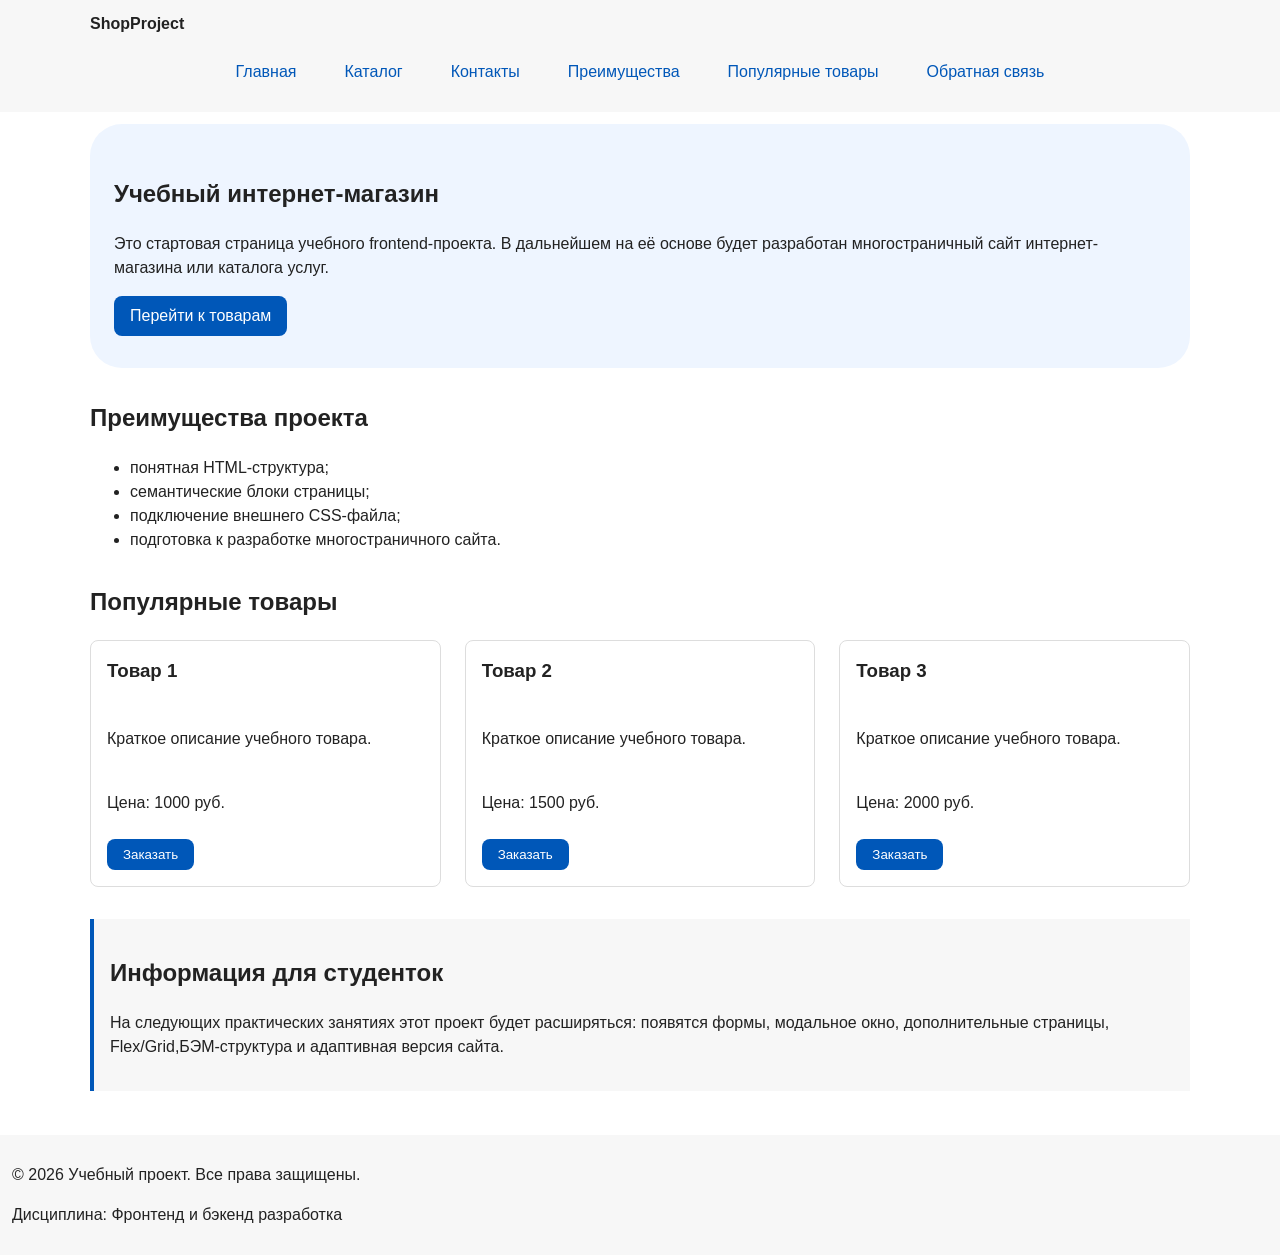
==== index.html @ cd983bcf "practice 6, flex navigation + grid catalog layout" ====
<!doctype html>
<html lang="en">
  <head>
    <meta charset="UTF-8" />
    <meta name="viewport" content="width=device-width, initial-scale=1.0" />
    <title>Document</title>
    <link rel="stylesheet" href="css/style.css" />
    <script src="js/main.js" defer></script>
  </head>
  <body>
    <header>
      <div class="site-header">
        <a class="site-logo" href="index.html">ShopProject</a>

        <nav class="site-nav" aria-label="Основная навигация">
          <ul class="site-nav__list">
            <li><a href="index.html">Главная</a></li>
            <li><a href="catalog.html">Каталог</a></li>
            <li><a href="contacts.html">Контакты</a></li>
            <li><a href="index.html#advantages">Преимущества</a></li>
            <li><a href="index.html#popular">Популярные товары</a></li>
            <li><a href="index.html#contacts">Обратная связь</a></li>
          </ul>
        </nav>
      </div>
    </header>

    <main>
      <section class="hero">
        <h1>Учебный интернет-магазин</h1>
        <p>
          Это стартовая страница учебного frontend-проекта. В дальнейшем на её
          основе будет разработан многостраничный сайт интернет-магазина или
          каталога услуг.
        </p>
        <a class="button" href="#popular">Перейти к товарам</a>
      </section>

      <!--Блок преимуществ-->
      <section class="section" id="advantages">
        <h2>Преимущества проекта</h2>
        <ul class="advantages-list">
          <li>понятная HTML-структура;</li>
          <li>семантические блоки страницы;</li>
          <li>подключение внешнего CSS-файла;</li>
          <li>подготовка к разработке многостраничного сайта.</li>
        </ul>
      </section>

      <!--Блок популярных товаров-->
      <section class="section" id="popular">
        <h2>Популярные товары</h2>

        <div class="products-grid">
          <article class="product-card">
            <h3>Товар 1</h3>
            <p>Краткое описание учебного товара.</p>
            <p>Цена: 1000 руб.</p>
            <button
              class="button product-card__button"
              type="button"
              data-product="Товар 1"
            >
              Заказать
            </button>
          </article>

          <article class="product-card">
            <h3>Товар 2</h3>
            <p>Краткое описание учебного товара.</p>
            <p>Цена: 1500 руб.</p>
            <button
              class="button product-card__button"
              type="button"
              data-product="Товар 2"
            >
              Заказать
            </button>
          </article>

          <article class="product-card">
            <h3>Товар 3</h3>
            <p>Краткое описание учебного товара.</p>
            <p>Цена: 2000 руб.</p>
            <button
              class="button product-card__button"
              type="button"
              data-product="Товар 3"
            >
              Заказать
            </button>
          </article>
        </div>
      </section>

      <!--Блок для вспомогательной информации-->
      <aside class="aside-info">
        <h2>Информация для студенток</h2>
        <p>
          На следующих практических занятиях этот проект будет расширяться:
          появятся формы, модальное окно, дополнительные страницы,
          Flex/Grid,БЭМ-структура и адаптивная версия сайта.
        </p>
      </aside>
    </main>

    <footer id="contacts">
      <p>&copy; 2026 Учебный проект. Все права защищены.</p>
      <p>Дисциплина: Фронтенд и бэкенд разработка</p>
    </footer>

    <!--Модальное окно с формой-->
    <dialog
      class="order-dialog"
      id="order-dialog"
      aria-labelledby="order-dialog-title"
    >
      <h2 id="order-dialog-title">Оформление заявки</h2>

      <form
        class="order-form"
        id="order-form"
        action="#"
        method="post"
        novalidate
      >
        <input id="selected-product" name="selected-product" type="hidden" />

        <div class="form-field">
          <label for="order-name">Имя</label>
          <input
            id="order-name"
            name="name"
            type="text"
            placeholder="Введите ваше имя"
            minlength="2"
            autocomplete="given-name"
            required
          />
        </div>

        <div class="form-field">
          <label for="order-email">E-mail</label>
          <input
            id="order-email"
            name="email"
            type="email"
            placeholder="example@mail.ru"
            autocomplete="email"
            required
          />
        </div>

        <div class="form-field">
          <label for="order-phone">Телефон</label>
          <input
            id="order-phone"
            name="phone"
            type="tel"
            inputmode="tel"
            placeholder="+7 (900) 000-00-00"
            pattern="^\+7 \(\d{3}\) \d{3}-\d{2}-\d{2}$"
            required
          />
          <small>Формат: +7 (900) 000-00-00</small>
        </div>

        <div class="form-field">
          <label for="order-date">Дата связи</label>
          <input id="order-date" name="date" type="date" />
        </div>

        <div class="form-field">
          <label for="order-topic">Тема заявки</label>
          <select id="order-topic" name="topic" required>
            <option value="">Выберите тему</option>
            <option value="product">Заказ товара</option>
            <option value="consultation">Консультация</option>
            <option value="delivery">Доставка</option>
          </select>
        </div>

        <div class="form-field">
          <label for="order-comment">Комментарий</label>
          <textarea
            id="order-comment"
            name="comment"
            rows="4"
            placeholder="Укажите дополнительную информацию"
          ></textarea>
        </div>

        <div class="form-field form-field--checkbox">
          <label>
            <input
              id="order-agreement"
              name="agreement"
              type="checkbox"
              required
            />
            Я согласен на обработку данных
          </label>
        </div>

        <div class="form-actions">
          <button type="button" id="close-order-dialog">Закрыть</button>
          <button type="submit">Отправить заявку</button>
        </div>
      </form>
    </dialog>

    <p class="success-message" id="success-message" hidden>
      Форма успешно отправлена!
    </p>
  </body>
</html>
---- css/style.css ----
/* ===============================
   1. Переменные проекта
   =============================== */

:root {
  /* Основные цвета проекта */
  --color-bg: #ffffff;
  --color-text: #222222;
  --color-muted: #666666;
  --color-primary: #0057b8;
  --color-primary-dark: #003f86;
  --color-border: #dddddd;
  --color-surface: #f7f7f7;
  --color-surface-accent: #eef5ff;
  --color-danger: #b00020;
  --color-success: #168a2f;
  --color-success-bg: #eefaf0;
  --color-white: #ffffff;

  /* Отступы */
  --space-xs: 4px;
  --space-sm: 8px;
  --space-md: 16px;
  --space-lg: 24px;
  --space-xl: 32px;

  /* Скругления */
  --radius-sm: 6px;
  --radius-md: 8px;
  --radius-lg: 12px;

  /* Размеры */
  --container-width: 1100px;
}

/* ===============================
   2. Базовые стили
   =============================== */

/*width включает content, padding, border*/
* {
  box-sizing: border-box;
}

/* Убираем стандартный внешний отступ у body. Без этого вокруг страницы может появиться белая рамка. */
body {
  margin: 0;
  font-family: Arial, sans-serif;
  line-height: 1.5; /*Улучшаем читаемость кода*/
  color: var(--color-text);
  background-color: var(--color-bg);
}

/*Задаём внутренние отступы для основных областей страницы. Это делает содержимое визуально отделённым от краёв окна браузера.*/
header,
main,
footer {
  padding: var(--radius-lg);
}

/*
  Оформляем шапку страницы.
  Пока используется простой светло-серый фон.
*/
header {
  background-color: var(--color-surface);
}

/*
  Оформляем подвал страницы тем же фоном,
  чтобы визуально отделить его от основного содержимого.
*/
footer {
  background-color: var(--color-surface);
}

/* ===============================
   3. Общие элементы интерфейса
   =============================== */

a {
  color: var(--color-primary);
}

a:hover {
  color: var(--color-primary-dark);
}

a:focus-visible {
  outline: 2px solid var(--color-primary);
  outline-offset: 3px;
}

/*
  Ограничиваем ширину содержимого шапки,
  чтобы оно не растягивалось слишком сильно на широких экранах.
*/
.site-header {
  max-width: 1100px;
  margin: 0 auto;
}

/*
  Оформляем текстовый логотип.
*/
.site-logo {
  font-weight: bold;
  text-decoration: none;
  color: #222222;
}

/*
  Убираем стандартные отступы и маркеры списка навигации.
*/
.site-nav__list {
  display: flex;
  flex-wrap: wrap; /*Разрешает перенос пунктов меню*/
  justify-content: center;
  align-items: center;
  gap: var(--space-md);
  padding: 0;
  margin: var(--space-md) 0 0;
  list-style: none; /*Убирает маркеры списка*/
}

/*
  Добавляем расстояние между пунктами меню.
*/
.site-nav__list li {
  margin-bottom: 8px;
}

/*
  Оформляем ссылки меню.
*/
.site-nav__list a {
  display: inline-block; /*Позволяет задавать ссылке внутренние отступы*/
  padding: var(--space-sm) var(--space-md);
  color: var(--color-primary);
  text-decoration: none;
  border-radius: var(--radius-sm);
}

/*
  При наведении мыши подчёркиваем ссылку.
  Подробно состояния интерфейса будут рассмотрены в практической работе 1.7.
*/
.site-nav__list a:hover {
  color: var(--color-white);
  background-color: var(--color-primary);
}

/* ===============================
   4. Компоненты страницы
   =============================== */
/*
  Hero-блок — первый крупный блок страницы. Он визуально отделяется от остальных разделов фоном и отступами.
*/
.hero {
  max-width: var(--container-width);
  margin: 0 auto var(--space-xl);
  padding: var(--space-xl) var(--space-lg);
  background-color: var(--color-surface-accent);
  border-radius: var(--space-xl);
}

/*
  Общий класс для разделов страницы.
*/
.section {
  max-width: var(--container-width);
  margin: 0 auto var(--space-xl);
}

/*
  Убираем лишний верхний отступ у заголовков разделов.
*/
.section h2 {
  margin-top: 0;
}

/*
  Карточка товара — самостоятельный блок.
  На следующих занятиях карточки будут доработаны и выстроены в сетку.
*/
.product-card {
  display: flex;
  flex-direction: column;
  gap: var(--space-sm);
  margin-bottom: 0;
  padding: var(--space-md);
  border: 1px solid var(--color-border);
  border-radius: var(--radius-md);
  background-color: var(--color-bg);
}
.product-card .button {
  margin-top: auto;
  align-self: flex-start; /*Кнопка не растягивается на всю ширину*/
}
.product-card:hover {
  border-color: var(--color-primary);
}
/*
  Убираем лишний верхний отступ у заголовка карточки.
*/
.product-card h3 {
  margin-top: 0;
}

/*
  Пока это обычная ссылка, но визуально она оформляется как кнопка.
*/
.button {
  display: inline-block;
  padding: var(--space-sm) var(--space-md);
  color: var(--color-white);
  background-color: var(--color-primary);
  text-decoration: none;
  border: none;
  cursor: pointer;
  border-radius: var(--space-sm);
}

/*
  Простое состояние наведения для кнопки.
*/
.button:hover {
  background-color: var(--color-primary-dark);
}
.button:focus-visible {
  outline: 2px solid var(--color-primary);
  outline-offset: 3px;
}

.button:disabled {
  opacity: 0.6;
  cursor: not-allowed;
}

/*
  Дополнительный информационный блок.
*/
.aside-info {
  max-width: var(--container-width);
  margin: 0 auto var(--space-xl);
  padding: var(--space-md);
  border-left: 4px solid var(--color-primary);
  background-color: var(--color-surface);
}

/* ===============================
   5. Форма и модальное окно
   =============================== */
/*
  Модальное окно.
  Элемент dialog сам умеет открываться поверх страницы.
*/
.order-dialog {
  width: min(100% - 32px, 560px);
  padding: var(--space-lg);
  border: none;
  border-radius: var(--radius-lg);
}

/*
  Затемнение фона за модальным окном.
*/
.order-dialog::backdrop {
  background-color: rgba(0, 0, 0, 0.5);
}

/*
  Поле формы.
  Каждый блок получает нижний отступ.
*/
.form-field {
  margin-bottom: var(--space-md);
}

/*
  Подпись поля.
*/
.form-field label {
  display: block;
  margin-bottom: var(--space-xs);
}

/*
  Основные поля формы.
*/
.form-field input,
.form-field select,
.form-field textarea {
  width: 100%;
  padding: 10px 12px;
  border: 1px solid var(--color-border);
  border-radius: var(--radius-sm);
  font: inherit;
}

/*
  Checkbox не должен занимать всю ширину.
*/
.form-field input[type="checkbox"] {
  width: auto;
}

/*
  Подсказка под полем телефона.
*/
.form-field small {
  display: block;
  margin-top: var(--space-xs);
  color: var(--color-muted);
}

/*
  Видимый фокус для клавиатурной навигации.
*/
.form-field input:hover,
.form-field select:hover,
.form-field textarea:hover {
  border-color: var(--color-primary);
}

.form-field input:focus-visible,
.form-field select:focus-visible,
.form-field textarea:focus-visible,
.form-actions button:focus-visible {
  outline: 2px solid var(--color-primary);
  outline-offset: 3px;
}

/*
  Подсветка ошибочных полей.
  Атрибут aria-invalid будет добавляться через JavaScript.
*/
[aria-invalid="true"] {
  border-color: var(--color-danger);
}

/*
  Кнопки формы.
*/
.form-actions {
  display: flex;
  gap: 12px;
  margin-top: 20px;
}

/*
  Сообщение об успешной отправке.
*/
.success-message {
  max-width: var(--container-width);
  margin: var(--space-lg) auto;
  padding: var(--space-md);
  border-left: 4px solid var(--color-success);
  background-color: var(--color-success-bg);
}

/*Дополнительная навигация*/
.breadcrumbs {
  max-width: var(--container-width);
  margin: 0 auto var(--space-md);
  font-size: 14px;
  color: var(--color-muted);
}

.breadcrumbs a {
  color: var(--color-primary);
}

.breadcrumbs span::before {
  content: " / ";
  color: var(--color-muted);
}

/*Плавная прокрутка к якорям*/
html {
  scroll-behavior: smooth;
}

/*Подсветка цели якоря (элемента, к которому переходим по прокрутке)*/
:target {
  outline: 2px dashed var(--color-primary);
  outline-offset: 4px;
}

/*Карточки товаров будут в Grid-контейнере*/
.products-grid {
  display: grid;
  grid-template-columns: repeat(3, 1fr);
  gap: var(--space-lg);
}

/*Страница каталога через CSS Grid*/
.catalog-layout {
  max-width: var(--container-width);
  margin: 0 auto var(--space-xl);
  display: grid;
  grid-template-columns: 260px 1fr;
  grid-template-areas: "filters products";
  gap: var(--space-lg);
}

.catalog-filters {
  grid-area: filters;
  padding: var(--space-md);
  border: 1px solid var(--color-border);
  border-radius: var(--radius-md);
  background-color: var(--color-surface);
}

.catalog-products {
  grid-area: products;
}

/*Оформление формы фильтров*/
.filters-form {
  display: grid;
  gap: var(--space-md);
}

/*Визуально отделяем группы фильтров*/
.filters-form fieldset {
  margin: 0;
  padding: var(--space-md);
  border: 1px solid var(--color-border);
  border-radius: var(--radius-sm);
}

.filters-form legend {
  font-weight: 700;
}

.filters-form label {
  display: block;
  margin-bottom: var(--space-sm);
}

.filters-form input[type="number"] {
  width: 100%;
  padding: 8px 10px;
  border: 1px solid var(--color-border);
  border-radius: var(--radius-sm);
  font: inherit;
}
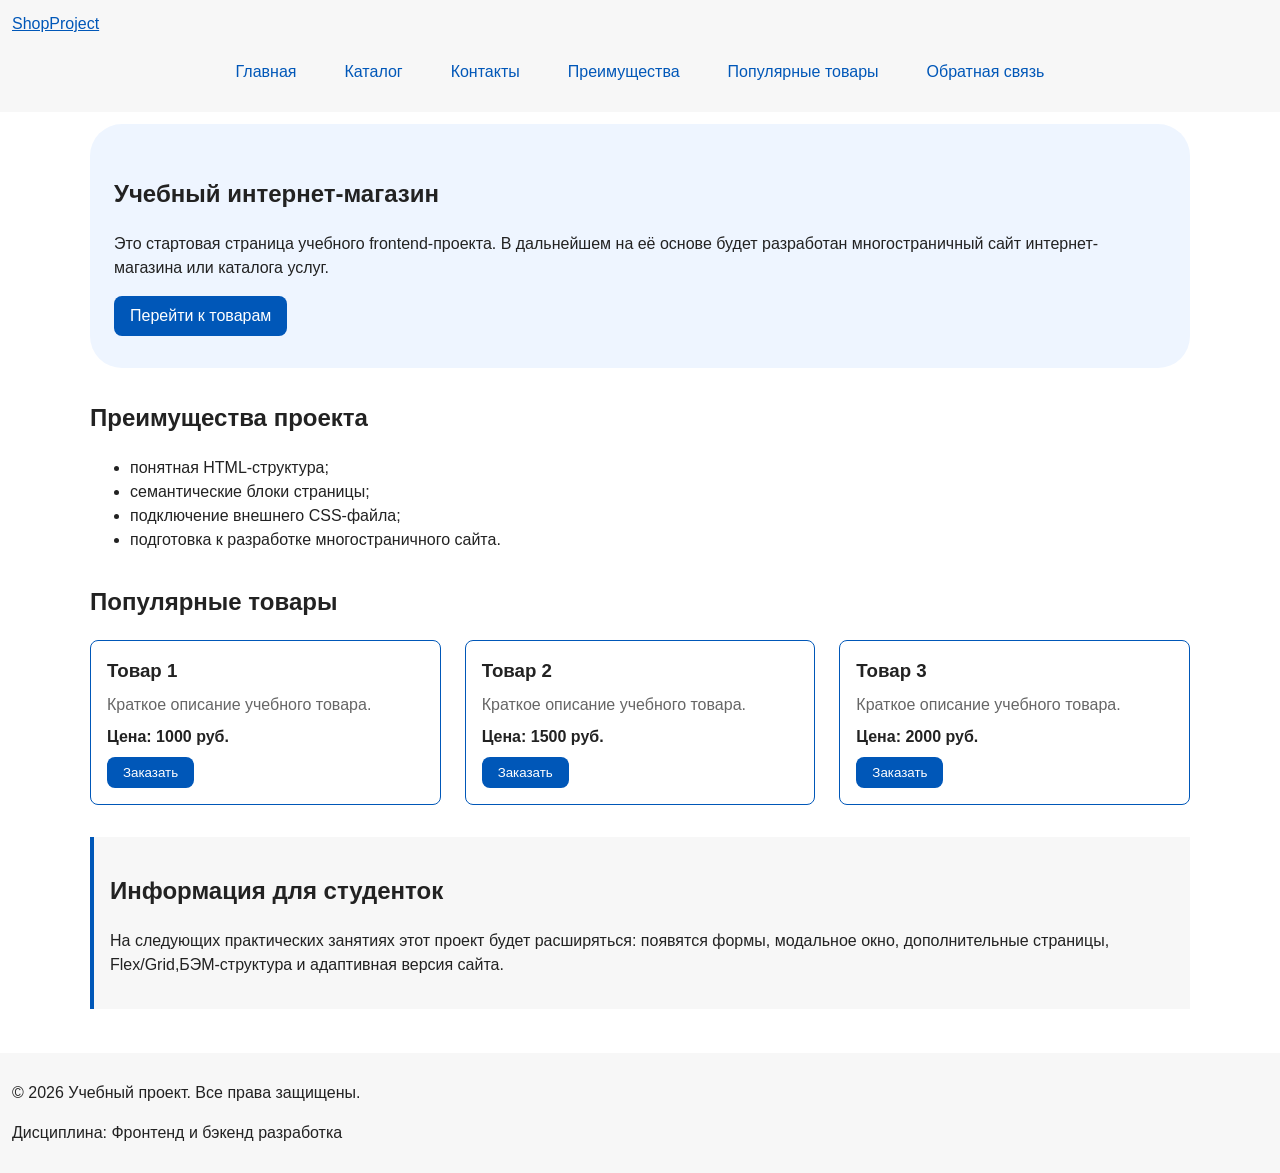
==== commit 8845a2f2: "practice 7, bem changes" ====
--- a/index.html
+++ b/index.html
@@ -8,6 +8,7 @@
     <script src="js/main.js" defer></script>
   </head>
   <body>
+    <!--Структура шапки: site-header — блок шапки;site-header__inner — внутренний контейнер шапки;site-header__logo — элемент логотипа;site-nav — самостоятельный блок навигации;site-nav__list — список внутри навигации;site-nav__item — пункт навигации;site-nav__link — ссылка навигации;site-nav__link--active — модификатор активной ссылки.-->
     <header>
       <div class="site-header">
         <a class="site-logo" href="index.html">ShopProject</a>
@@ -52,10 +53,12 @@
         <h2>Популярные товары</h2>
 
         <div class="products-grid">
-          <article class="product-card">
-            <h3>Товар 1</h3>
-            <p>Краткое описание учебного товара.</p>
-            <p>Цена: 1000 руб.</p>
+          <article class="product-card product-card--featured">
+            <h3 class="product-card__title">Товар 1</h3>
+            <p class="product-card__description">
+              Краткое описание учебного товара.
+            </p>
+            <p class="product-card__price">Цена: 1000 руб.</p>
             <button
               class="button product-card__button"
               type="button"
@@ -65,27 +68,31 @@
             </button>
           </article>
 
-          <article class="product-card">
-            <h3>Товар 2</h3>
-            <p>Краткое описание учебного товара.</p>
-            <p>Цена: 1500 руб.</p>
+          <article class="product-card product-card--featured">
+            <h3 class="product-card__title">Товар 2</h3>
+            <p class="product-card__description">
+              Краткое описание учебного товара.
+            </p>
+            <p class="product-card__price">Цена: 1500 руб.</p>
             <button
               class="button product-card__button"
               type="button"
-              data-product="Товар 2"
+              data-product="Товар 1"
             >
               Заказать
             </button>
           </article>
 
-          <article class="product-card">
-            <h3>Товар 3</h3>
-            <p>Краткое описание учебного товара.</p>
-            <p>Цена: 2000 руб.</p>
+          <article class="product-card product-card--featured">
+            <h3 class="product-card__title">Товар 3</h3>
+            <p class="product-card__description">
+              Краткое описание учебного товара.
+            </p>
+            <p class="product-card__price">Цена: 2000 руб.</p>
             <button
               class="button product-card__button"
               type="button"
-              data-product="Товар 3"
+              data-product="Товар 1"
             >
               Заказать
             </button>
@@ -124,87 +131,39 @@
         method="post"
         novalidate
       >
-        <input id="selected-product" name="selected-product" type="hidden" />
-
-        <div class="form-field">
-          <label for="order-name">Имя</label>
+        <div class="order-form__field">
+          <label class="order-form__label" for="order-name">Имя</label>
           <input
+            class="order-form__input"
             id="order-name"
             name="name"
             type="text"
-            placeholder="Введите ваше имя"
-            minlength="2"
-            autocomplete="given-name"
             required
           />
         </div>
 
-        <div class="form-field">
-          <label for="order-email">E-mail</label>
+        <div class="order-form__field">
+          <label class="order-form__label" for="order-email">E-mail</label>
           <input
+            class="order-form__input"
             id="order-email"
             name="email"
             type="email"
-            placeholder="example@mail.ru"
-            autocomplete="email"
             required
           />
         </div>
 
-        <div class="form-field">
-          <label for="order-phone">Телефон</label>
-          <input
-            id="order-phone"
-            name="phone"
-            type="tel"
-            inputmode="tel"
-            placeholder="+7 (900) 000-00-00"
-            pattern="^\+7 \(\d{3}\) \d{3}-\d{2}-\d{2}$"
-            required
-          />
-          <small>Формат: +7 (900) 000-00-00</small>
-        </div>
-
-        <div class="form-field">
-          <label for="order-date">Дата связи</label>
-          <input id="order-date" name="date" type="date" />
-        </div>
-
-        <div class="form-field">
-          <label for="order-topic">Тема заявки</label>
-          <select id="order-topic" name="topic" required>
-            <option value="">Выберите тему</option>
-            <option value="product">Заказ товара</option>
-            <option value="consultation">Консультация</option>
-            <option value="delivery">Доставка</option>
-          </select>
-        </div>
-
-        <div class="form-field">
-          <label for="order-comment">Комментарий</label>
-          <textarea
-            id="order-comment"
-            name="comment"
-            rows="4"
-            placeholder="Укажите дополнительную информацию"
-          ></textarea>
-        </div>
-
-        <div class="form-field form-field--checkbox">
-          <label>
-            <input
-              id="order-agreement"
-              name="agreement"
-              type="checkbox"
-              required
-            />
-            Я согласен на обработку данных
-          </label>
-        </div>
-
-        <div class="form-actions">
-          <button type="button" id="close-order-dialog">Закрыть</button>
-          <button type="submit">Отправить заявку</button>
+        <div class="order-form__actions">
+          <button
+            class="button button--secondary"
+            type="button"
+            id="close-order-dialog"
+          >
+            Закрыть
+          </button>
+          <button class="button button--primary" type="submit">
+            Отправить заявку
+          </button>
         </div>
       </form>
     </dialog>
--- a/css/style.css
+++ b/css/style.css
@@ -96,19 +96,20 @@
   чтобы оно не растягивалось слишком сильно на широких экранах.
 */
 .site-header {
-  max-width: 1100px;
+  background-color: var(--color-surface);
+}
+
+.site-header__inner {
+  max-width: var(--container-width);
   margin: 0 auto;
-}
-
-/*
-  Оформляем текстовый логотип.
-*/
-.site-logo {
-  font-weight: bold;
+  padding: var(--space-lg);
+}
+
+.site-header__logo {
+  font-weight: 700;
+  color: var(--color-text);
   text-decoration: none;
-  color: #222222;
-}
-
+}
 /*
   Убираем стандартные отступы и маркеры списка навигации.
 */
@@ -143,9 +144,26 @@
 
 /*
   При наведении мыши подчёркиваем ссылку.
-  Подробно состояния интерфейса будут рассмотрены в практической работе 1.7.
-*/
-.site-nav__list a:hover {
+*/
+.site-nav__link {
+  display: inline-block;
+  padding: var(--space-sm) var(--space-md);
+  color: var(--color-primary);
+  text-decoration: none;
+  border-radius: var(--radius-sm);
+}
+
+.site-nav__link:hover {
+  color: var(--color-white);
+  background-color: var(--color-primary);
+}
+
+.site-nav__link:focus-visible {
+  outline: 2px solid var(--color-primary);
+  outline-offset: 3px;
+}
+
+.site-nav__link--active {
   color: var(--color-white);
   background-color: var(--color-primary);
 }
@@ -193,20 +211,40 @@
   border-radius: var(--radius-md);
   background-color: var(--color-bg);
 }
-.product-card .button {
+.product-card__button {
   margin-top: auto;
   align-self: flex-start; /*Кнопка не растягивается на всю ширину*/
 }
 .product-card:hover {
   border-color: var(--color-primary);
 }
-/*
-  Убираем лишний верхний отступ у заголовка карточки.
-*/
-.product-card h3 {
-  margin-top: 0;
-}
-
+
+.product-card--featured {
+  border-color: var(--color-primary);
+}
+
+.product-card--discount {
+  border-color: var(--color-danger);
+}
+
+.product-card__title {
+  margin: 0;
+  color: var(--color-text);
+}
+
+.product-card__description {
+  margin: 0;
+  color: var(--color-muted);
+}
+
+.product-card__price {
+  margin: 0;
+  font-weight: 700;
+}
+
+.product-card--discount .product-card__price {
+  color: var(--color-danger);
+}
 /*
   Пока это обычная ссылка, но визуально она оформляется как кнопка.
 */
@@ -221,18 +259,33 @@
   border-radius: var(--space-sm);
 }
 
-/*
-  Простое состояние наведения для кнопки.
-*/
-.button:hover {
+.button--primary {
+  color: var(--color-white);
+  background-color: var(--color-primary);
+}
+
+.button--primary:hover {
   background-color: var(--color-primary-dark);
 }
+
+.button--secondary {
+  color: var(--color-primary);
+  background-color: transparent;
+  border: 1px solid var(--color-primary);
+}
+
+.button--secondary:hover {
+  color: var(--color-white);
+  background-color: var(--color-primary);
+}
+
 .button:focus-visible {
   outline: 2px solid var(--color-primary);
   outline-offset: 3px;
 }
 
-.button:disabled {
+.button:disabled,
+.button--disabled {
   opacity: 0.6;
   cursor: not-allowed;
 }
@@ -367,11 +420,11 @@
   color: var(--color-muted);
 }
 
-.breadcrumbs a {
+.breadcrumbs__link {
   color: var(--color-primary);
 }
 
-.breadcrumbs span::before {
+.breadcrumbs__current::before {
   content: " / ";
   color: var(--color-muted);
 }
@@ -446,3 +499,58 @@
   border-radius: var(--radius-sm);
   font: inherit;
 }
+
+/*Новые классы формы БЭМ*/
+.order-form__field {
+  margin-bottom: var(--space-md);
+}
+
+.order-form__label {
+  display: block;
+  margin-bottom: var(--space-xs);
+}
+
+.order-form__input,
+.order-form__select,
+.order-form__textarea {
+  width: 100%;
+  padding: 10px 12px;
+  border: 1px solid var(--color-border);
+  border-radius: var(--radius-sm);
+  font: inherit;
+}
+
+.order-form__input:hover,
+.order-form__select:hover,
+.order-form__textarea:hover {
+  border-color: var(--color-primary);
+}
+
+.order-form__input:focus-visible,
+.order-form__select:focus-visible,
+.order-form__textarea:focus-visible {
+  outline: 2px solid var(--color-primary);
+  outline-offset: 3px;
+}
+
+.order-form__actions {
+  display: flex;
+  gap: var(--space-md);
+  margin-top: var(--space-lg);
+}
+
+/*Модальное окно*/
+.order-dialog {
+  width: min(100% - 32px, 560px);
+  padding: var(--space-lg);
+  border: none;
+  border-radius: var(--radius-lg);
+}
+
+.order-dialog::backdrop {
+  background-color: rgba(0, 0, 0, 0.5);
+}
+
+.order-dialog__title {
+  margin-top: 0;
+}
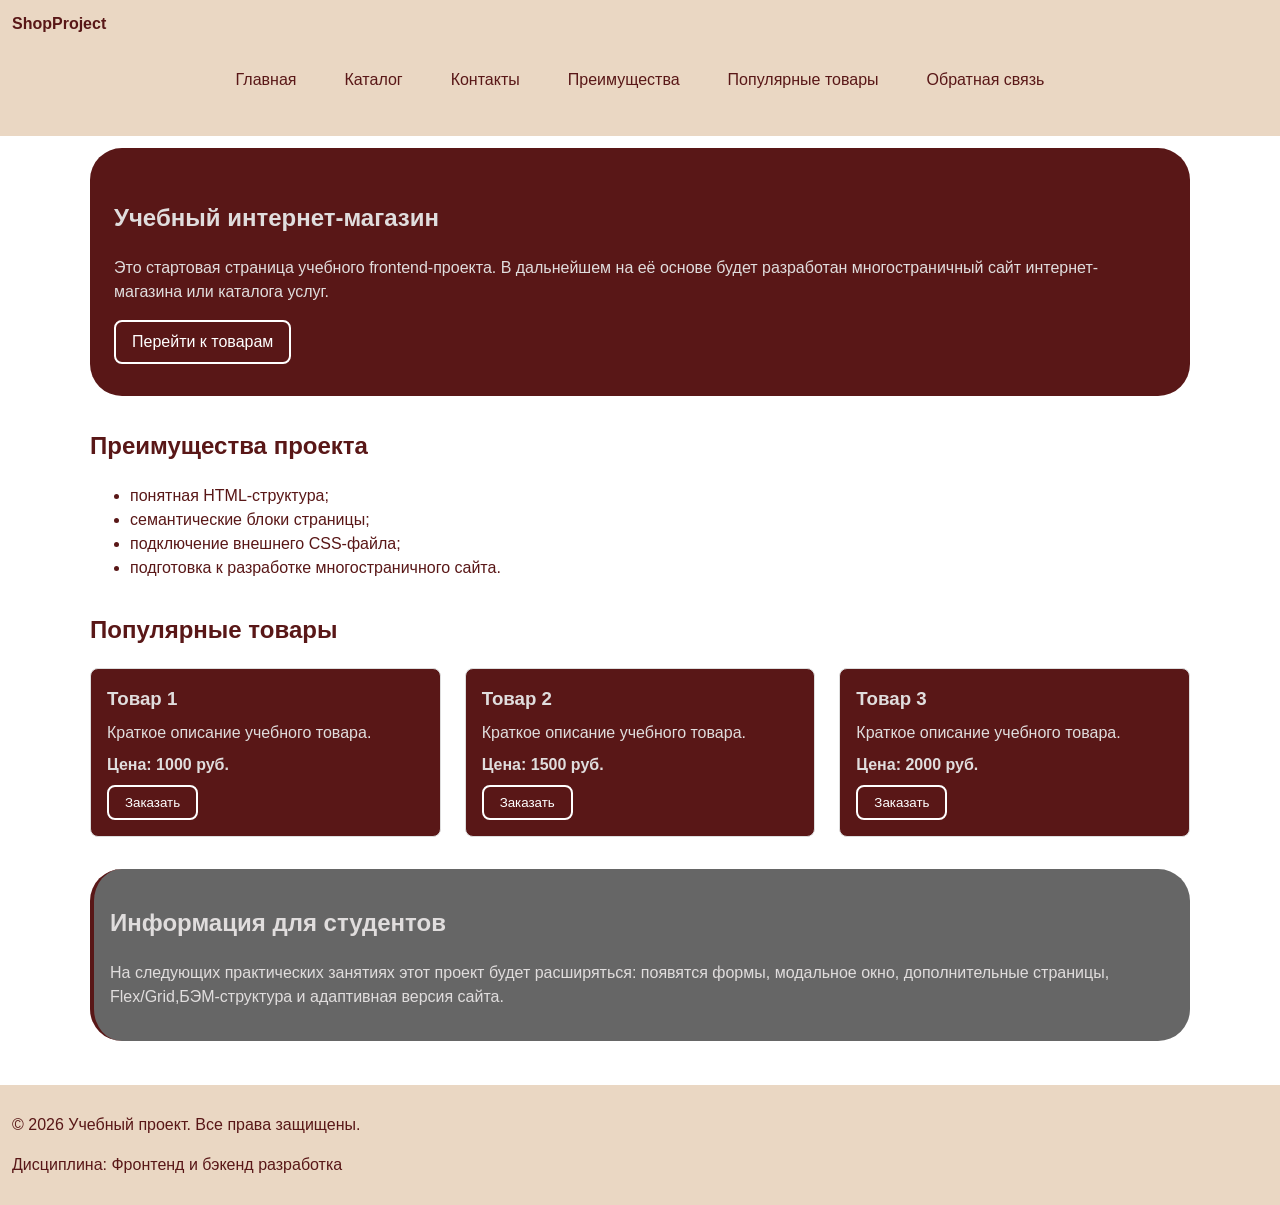
==== commit e0ace572: "upd1: creat new css files" ====
--- a/index.html
+++ b/index.html
@@ -4,16 +4,16 @@
     <meta charset="UTF-8" />
     <meta name="viewport" content="width=device-width, initial-scale=1.0" />
     <title>Document</title>
-    <link rel="stylesheet" href="css/style.css" />
+    <link rel="stylesheet" href="css/index.css" />
     <script src="js/main.js" defer></script>
   </head>
   <body>
     <!--Структура шапки: site-header — блок шапки;site-header__inner — внутренний контейнер шапки;site-header__logo — элемент логотипа;site-nav — самостоятельный блок навигации;site-nav__list — список внутри навигации;site-nav__item — пункт навигации;site-nav__link — ссылка навигации;site-nav__link--active — модификатор активной ссылки.-->
     <header>
       <div class="site-header">
-        <a class="site-logo" href="index.html">ShopProject</a>
+        <a class="site-header__logo" href="index.html">ShopProject</a>
 
-        <nav class="site-nav" aria-label="Основная навигация">
+        <nav class="site-nav">
           <ul class="site-nav__list">
             <li><a href="index.html">Главная</a></li>
             <li><a href="catalog.html">Каталог</a></li>
@@ -53,7 +53,7 @@
         <h2>Популярные товары</h2>
 
         <div class="products-grid">
-          <article class="product-card product-card--featured">
+          <article class="product-card">
             <h3 class="product-card__title">Товар 1</h3>
             <p class="product-card__description">
               Краткое описание учебного товара.
@@ -68,7 +68,7 @@
             </button>
           </article>
 
-          <article class="product-card product-card--featured">
+          <article class="product-card">
             <h3 class="product-card__title">Товар 2</h3>
             <p class="product-card__description">
               Краткое описание учебного товара.
@@ -83,7 +83,7 @@
             </button>
           </article>
 
-          <article class="product-card product-card--featured">
+          <article class="product-card">
             <h3 class="product-card__title">Товар 3</h3>
             <p class="product-card__description">
               Краткое описание учебного товара.
@@ -102,7 +102,7 @@
 
       <!--Блок для вспомогательной информации-->
       <aside class="aside-info">
-        <h2>Информация для студенток</h2>
+        <h2>Информация для студентов</h2>
         <p>
           На следующих практических занятиях этот проект будет расширяться:
           появятся формы, модальное окно, дополнительные страницы,
--- a/css/index.css
+++ b/css/index.css
@@ -0,0 +1,314 @@
+/* ===============================
+   1. Переменные проекта
+   =============================== */
+
+:root {
+  --color-bg: #ffffff;
+  --color-text: #e0dddd;
+  --color-muted: #666666;
+  --color-primary: #591717;
+  --color-primary-dark: #003f86;
+  --color-border: #dddddd;
+  --color-surface: #ead7c3;
+  --color-surface-accent: #591717;
+  --color-danger: #b00020;
+  --color-success: #168a2f;
+  --color-success-bg: #eefaf0;
+  --color-white: #ffffff;
+
+  --space-xs: 4px;
+  --space-sm: 8px;
+  --space-md: 16px;
+  --space-lg: 24px;
+  --space-xl: 32px;
+
+  --radius-sm: 6px;
+  --radius-md: 8px;
+  --radius-lg: 12px;
+
+  --container-width: 1100px;
+}
+
+/* ===============================
+   2. Базовые стили
+   =============================== */
+
+* {
+  box-sizing: border-box;
+}
+
+body {
+  margin: 0;
+  min-height: 100vh;
+  display: flex;
+  flex-direction: column;
+  font-family: Arial, sans-serif;
+  line-height: 1.5;
+  color: var(--color-text);
+  background-color: var(--color-bg);
+}
+
+main {
+  flex: 1;
+}
+
+header,
+main,
+footer {
+  padding: var(--radius-lg);
+}
+
+header,
+footer {
+  background-color: var(--color-surface);
+}
+
+#contacts {
+  color: var(--color-primary);
+}
+
+/* ===============================
+   3. Общие элементы интерфейса
+   =============================== */
+
+a {
+  color: var(--color-primary);
+}
+
+a:hover {
+  color: var(--color-white);
+}
+
+.site-header {
+  background-color: var(--color-surface);
+}
+
+.site-header__logo {
+  font-weight: 700;
+  color: var(--color-primary);
+  text-decoration: none;
+}
+
+.site-nav__list {
+  display: flex;
+  flex-wrap: wrap;
+  justify-content: center;
+  align-items: center;
+  gap: var(--space-md);
+  padding: var(--space-sm) var(--space-md);
+  margin-bottom: 8px;
+  list-style: none;
+}
+
+.site-nav__list a {
+  display: inline-block;
+  margin-bottom: 8px;
+  padding: var(--space-sm) var(--space-md);
+  text-decoration: none;
+}
+
+.site-nav__list a:hover {
+  background-color: var(--color-primary);
+  color: var(--color-surface);
+  border-radius: var(--radius-sm);
+}
+
+.section {
+  max-width: var(--container-width);
+  margin: 0 auto var(--space-xl);
+}
+
+.section h2 {
+  margin-top: 0;
+  color: var(--color-primary);
+}
+
+.advantages-list {
+  color: var(--color-primary);
+}
+
+/* ===============================
+   4. Кнопки
+   =============================== */
+
+.button {
+  display: inline-block;
+  padding: var(--space-sm) var(--space-md);
+  color: var(--color-white);
+  background-color: var(--color-primary);
+  text-decoration: none;
+  cursor: pointer;
+  border-radius: var(--space-sm);
+  border: #ffffff solid 2px;
+}
+
+.button:hover {
+  color: var(--color-primary);
+  background-color: var(--color-white);
+}
+
+.button--primary {
+  color: var(--color-white);
+  background-color: var(--color-primary);
+}
+
+.button--primary:hover {
+  background-color: var(--color-primary-dark);
+}
+
+.button--secondary {
+  color: var(--color-primary);
+  background-color: transparent;
+  border: 1px solid var(--color-primary);
+}
+
+.button--secondary:hover {
+  color: var(--color-white);
+  background-color: var(--color-primary);
+}
+
+.button:focus-visible {
+  outline: 2px solid var(--color-primary);
+  outline-offset: 3px;
+}
+
+.button:disabled,
+.button--disabled {
+  opacity: 0.6;
+  cursor: not-allowed;
+}
+
+/* ===============================
+   5. Карточки товаров (для главной)
+   =============================== */
+
+.products-grid {
+  display: grid;
+  grid-template-columns: repeat(3, 1fr);
+  gap: var(--space-lg);
+}
+
+.product-card {
+  display: flex;
+  flex-direction: column;
+  gap: var(--space-sm);
+  padding: var(--space-md);
+  border: 1px solid var(--color-border);
+  border-radius: var(--radius-md);
+  background-color: var(--color-primary);
+}
+
+.product-card__button {
+  margin-top: auto;
+  align-self: flex-start;
+}
+
+.product-card__title,
+.product-card__description {
+  margin: 0;
+  color: var(--color-text);
+}
+
+.product-card__price {
+  margin: 0;
+  font-weight: 700;
+}
+
+/* ===============================
+   6. Hero и aside (уникально для главной)
+   =============================== */
+
+.hero {
+  max-width: var(--container-width);
+  margin: 0 auto var(--space-xl);
+  padding: var(--space-xl) var(--space-lg);
+  background-color: var(--color-surface-accent);
+  border-radius: var(--space-xl);
+}
+
+.aside-info {
+  max-width: var(--container-width);
+  margin: 0 auto var(--space-xl);
+  padding: var(--space-md);
+  border-left: 4px solid var(--color-primary);
+  background-color: var(--color-muted);
+  border-radius: var(--space-xl);
+}
+
+/* ===============================
+   7. Модальное окно и форма
+   =============================== */
+
+.order-dialog {
+  width: min(100% - 32px, 560px);
+  padding: var(--space-lg);
+  border: none;
+  border-radius: var(--radius-lg);
+}
+
+.order-dialog::backdrop {
+  background-color: rgba(0, 0, 0, 0.5);
+}
+
+.order-form__field {
+  margin-bottom: var(--space-md);
+}
+
+.order-form__label {
+  display: block;
+  margin-bottom: var(--space-xs);
+}
+
+.order-form__input,
+.order-form__select,
+.order-form__textarea {
+  width: 100%;
+  padding: 10px 12px;
+  border: 1px solid var(--color-border);
+  border-radius: var(--radius-sm);
+  font: inherit;
+}
+
+.order-form__input:hover,
+.order-form__select:hover,
+.order-form__textarea:hover {
+  border-color: var(--color-primary);
+}
+
+.order-form__input:focus-visible,
+.order-form__select:focus-visible,
+.order-form__textarea:focus-visible {
+  outline: 2px solid var(--color-primary);
+  outline-offset: 3px;
+}
+
+.order-form__actions {
+  display: flex;
+  gap: var(--space-md);
+  margin-top: var(--space-lg);
+}
+
+[aria-invalid="true"] {
+  border-color: var(--color-danger);
+}
+
+.success-message {
+  max-width: var(--container-width);
+  margin: var(--space-lg) auto;
+  padding: var(--space-md);
+  border-left: 4px solid var(--color-success);
+  background-color: var(--color-success-bg);
+}
+
+/* ===============================
+   8. Утилиты
+   =============================== */
+
+html {
+  scroll-behavior: smooth;
+}
+
+:target {
+  outline: 2px dashed var(--color-primary);
+  outline-offset: 4px;
+}
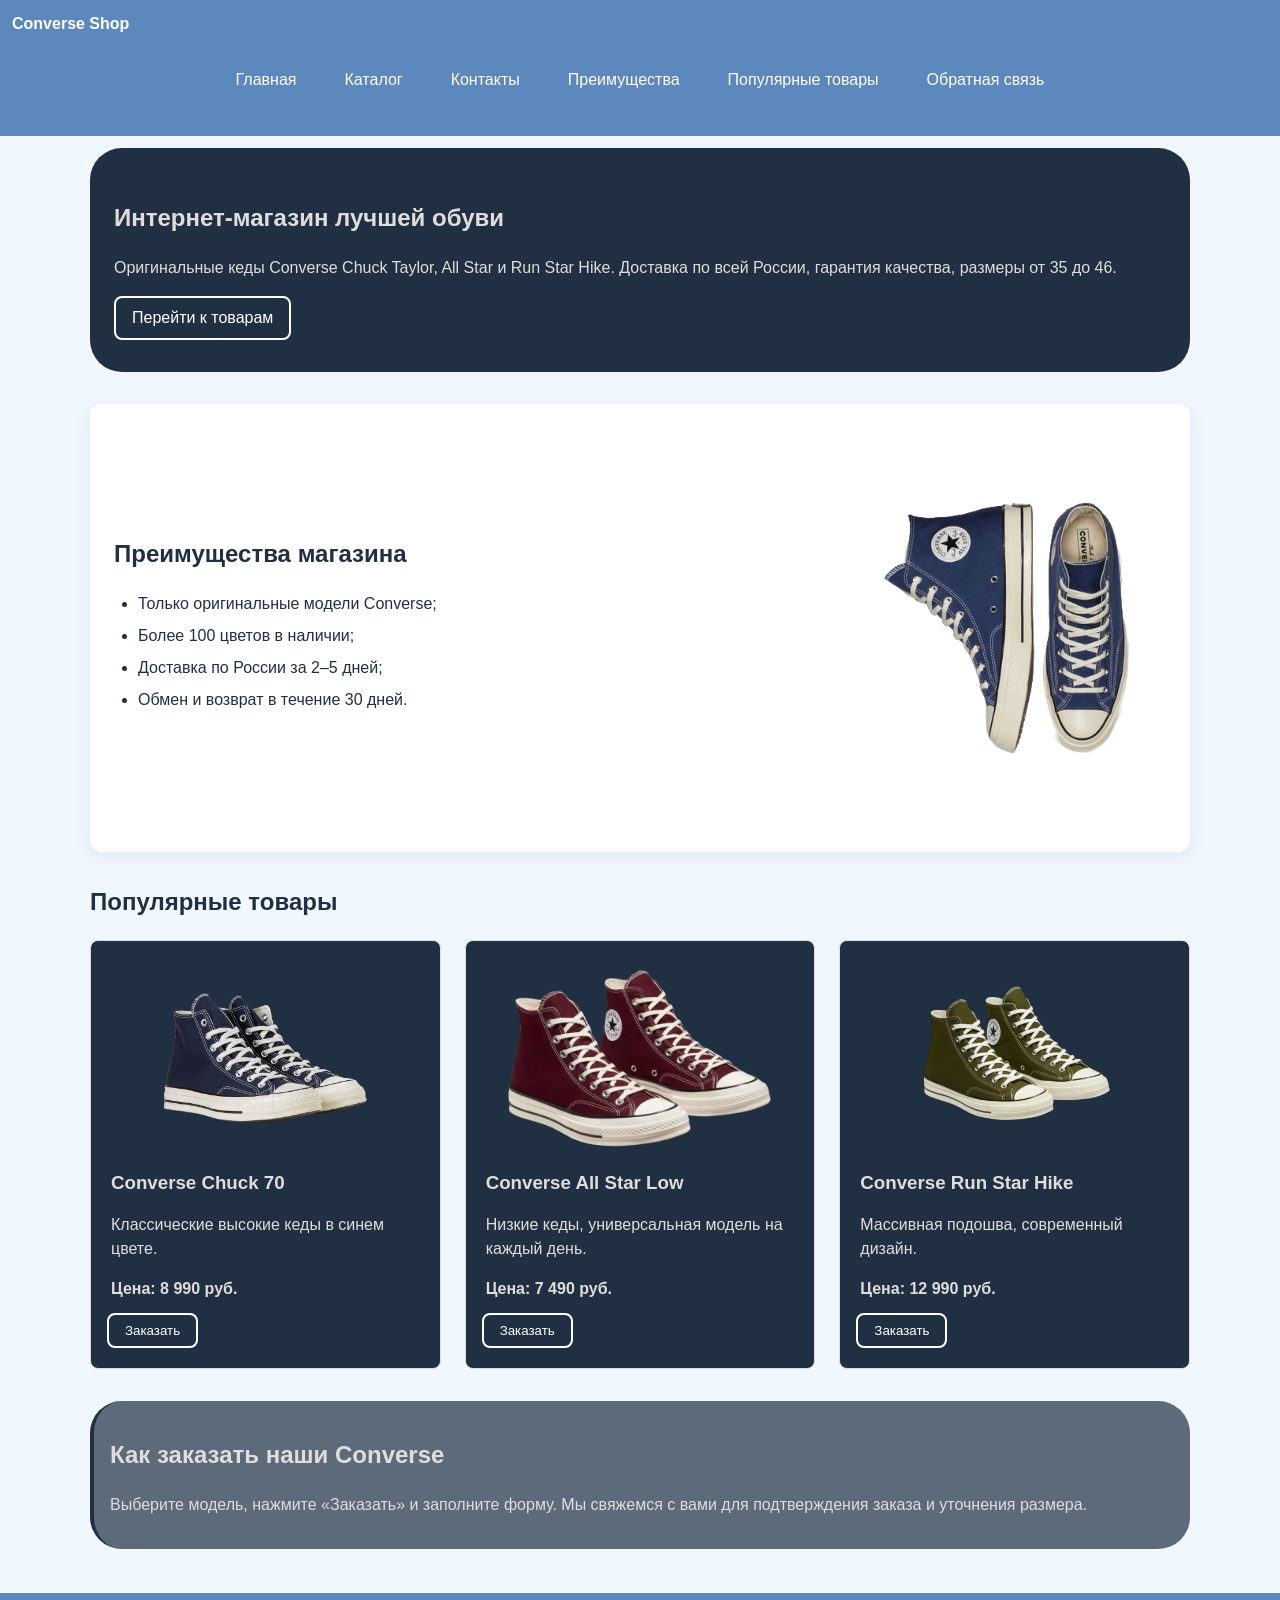
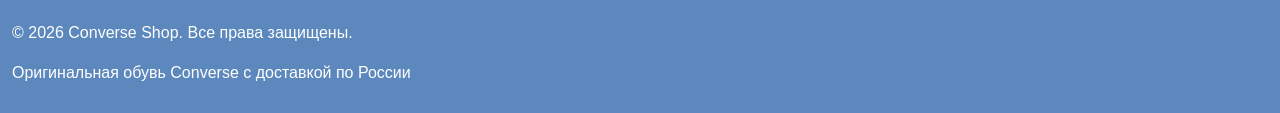
==== commit 454f57c2: "правки по главной странице (converse)" ====
--- a/index.html
+++ b/index.html
@@ -3,7 +3,7 @@
   <head>
     <meta charset="UTF-8" />
     <meta name="viewport" content="width=device-width, initial-scale=1.0" />
-    <title>Document</title>
+    <title>Converse Shop — магазин обуви</title>
     <link rel="stylesheet" href="css/index.css" />
     <script src="js/main.js" defer></script>
   </head>
@@ -11,7 +11,7 @@
     <!--Структура шапки: site-header — блок шапки;site-header__inner — внутренний контейнер шапки;site-header__logo — элемент логотипа;site-nav — самостоятельный блок навигации;site-nav__list — список внутри навигации;site-nav__item — пункт навигации;site-nav__link — ссылка навигации;site-nav__link--active — модификатор активной ссылки.-->
     <header>
       <div class="site-header">
-        <a class="site-header__logo" href="index.html">ShopProject</a>
+        <a class="site-header__logo" href="index.html">Converse Shop</a>
 
         <nav class="site-nav">
           <ul class="site-nav__list">
@@ -28,24 +28,28 @@
 
     <main>
       <section class="hero">
-        <h1>Учебный интернет-магазин</h1>
+        <h1>Интернет-магазин лучшей обуви</h1>
         <p>
-          Это стартовая страница учебного frontend-проекта. В дальнейшем на её
-          основе будет разработан многостраничный сайт интернет-магазина или
-          каталога услуг.
+          Оригинальные кеды Converse Chuck Taylor, All Star и Run Star Hike.
+          Доставка по всей России, гарантия качества, размеры от 35 до 46.
         </p>
         <a class="button" href="#popular">Перейти к товарам</a>
       </section>
 
       <!--Блок преимуществ-->
-      <section class="section" id="advantages">
-        <h2>Преимущества проекта</h2>
-        <ul class="advantages-list">
-          <li>понятная HTML-структура;</li>
-          <li>семантические блоки страницы;</li>
-          <li>подключение внешнего CSS-файла;</li>
-          <li>подготовка к разработке многостраничного сайта.</li>
-        </ul>
+      <section class="section section--advantages" id="advantages">
+        <div class="advantages-content">
+          <h2>Преимущества магазина</h2>
+          <ul class="advantages-list">
+            <li>Только оригинальные модели Converse;</li>
+            <li>Более 100 цветов в наличии;</li>
+            <li>Доставка по России за 2–5 дней;</li>
+            <li>Обмен и возврат в течение 30 дней.</li>
+          </ul>
+        </div>
+        <div class="advantages-image">
+          <img src="img/blue_converse-no-bg.png" />
+        </div>
       </section>
 
       <!--Блок популярных товаров-->
@@ -54,46 +58,43 @@
 
         <div class="products-grid">
           <article class="product-card">
-            <h3 class="product-card__title">Товар 1</h3>
+            <div class="product-card__image">
+              <img src="img/item_1_no_bg.png" alt="Item 1" />
+            </div>
+            <h3 class="product-card__title">Converse Chuck 70</h3>
             <p class="product-card__description">
-              Краткое описание учебного товара.
+              Классические высокие кеды в синем цвете.
             </p>
-            <p class="product-card__price">Цена: 1000 руб.</p>
-            <button
-              class="button product-card__button"
-              type="button"
-              data-product="Товар 1"
-            >
+            <p class="product-card__price">Цена: 8 990 руб.</p>
+            <button class="button product-card__button" type="button">
               Заказать
             </button>
           </article>
 
           <article class="product-card">
-            <h3 class="product-card__title">Товар 2</h3>
+            <div class="product-card__image">
+              <img src="img/item_2_no_bg.png" alt="Item 2" />
+            </div>
+            <h3 class="product-card__title">Converse All Star Low</h3>
             <p class="product-card__description">
-              Краткое описание учебного товара.
+              Низкие кеды, универсальная модель на каждый день.
             </p>
-            <p class="product-card__price">Цена: 1500 руб.</p>
-            <button
-              class="button product-card__button"
-              type="button"
-              data-product="Товар 1"
-            >
+            <p class="product-card__price">Цена: 7 490 руб.</p>
+            <button class="button product-card__button" type="button">
               Заказать
             </button>
           </article>
 
           <article class="product-card">
-            <h3 class="product-card__title">Товар 3</h3>
+            <div class="product-card__image">
+              <img src="img/item_3_no_bg.png" alt="Item 3" />
+            </div>
+            <h3 class="product-card__title">Converse Run Star Hike</h3>
             <p class="product-card__description">
-              Краткое описание учебного товара.
+              Массивная подошва, современный дизайн.
             </p>
-            <p class="product-card__price">Цена: 2000 руб.</p>
-            <button
-              class="button product-card__button"
-              type="button"
-              data-product="Товар 1"
-            >
+            <p class="product-card__price">Цена: 12 990 руб.</p>
+            <button class="button product-card__button" type="button">
               Заказать
             </button>
           </article>
@@ -102,18 +103,17 @@
 
       <!--Блок для вспомогательной информации-->
       <aside class="aside-info">
-        <h2>Информация для студентов</h2>
+        <h2>Как заказать наши Converse</h2>
         <p>
-          На следующих практических занятиях этот проект будет расширяться:
-          появятся формы, модальное окно, дополнительные страницы,
-          Flex/Grid,БЭМ-структура и адаптивная версия сайта.
+          Выберите модель, нажмите «Заказать» и заполните форму. Мы свяжемся с
+          вами для подтверждения заказа и уточнения размера.
         </p>
       </aside>
     </main>
 
     <footer id="contacts">
-      <p>&copy; 2026 Учебный проект. Все права защищены.</p>
-      <p>Дисциплина: Фронтенд и бэкенд разработка</p>
+      <p>&copy; 2026 Converse Shop. Все права защищены.</p>
+      <p>Оригинальная обувь Converse с доставкой по России</p>
     </footer>
 
     <!--Модальное окно с формой-->
--- a/css/index.css
+++ b/css/index.css
@@ -1,16 +1,12 @@
-/* ===============================
-   1. Переменные проекта
-   =============================== */
-
 :root {
-  --color-bg: #ffffff;
+  --color-bg: #f0f7ff;
   --color-text: #e0dddd;
   --color-muted: #666666;
-  --color-primary: #591717;
+  --color-primary: rgb(32, 48, 66); /*Для hover*/
   --color-primary-dark: #003f86;
   --color-border: #dddddd;
-  --color-surface: #ead7c3;
-  --color-surface-accent: #591717;
+  --color-surface-accent: #203042; /*Блок hero*/
+  --color-header: rgb(92, 136, 189);
   --color-danger: #b00020;
   --color-success: #168a2f;
   --color-success-bg: #eefaf0;
@@ -29,9 +25,7 @@
   --container-width: 1100px;
 }
 
-/* ===============================
-   2. Базовые стили
-   =============================== */
+/* Базовые стили */
 
 * {
   box-sizing: border-box;
@@ -60,33 +54,32 @@
 
 header,
 footer {
-  background-color: var(--color-surface);
-}
-
-#contacts {
-  color: var(--color-primary);
-}
-
-/* ===============================
-   3. Общие элементы интерфейса
-   =============================== */
+  color: var(--color-white);
+  background-color: var(--color-header);
+}
+
+footer p {
+  color: var(--color-white);
+}
+
+/* Общие элементы интерфейса */
 
 a {
-  color: var(--color-primary);
+  color: var(--color-header);
 }
 
 a:hover {
   color: var(--color-white);
-}
-
-.site-header {
-  background-color: var(--color-surface);
 }
 
 .site-header__logo {
   font-weight: 700;
-  color: var(--color-primary);
+  color: var(--color-white);
   text-decoration: none;
+}
+
+.site-header__logo:hover {
+  color: var(--color-primary);
 }
 
 .site-nav__list {
@@ -105,6 +98,7 @@
   margin-bottom: 8px;
   padding: var(--space-sm) var(--space-md);
   text-decoration: none;
+  color: var(--color-white);
 }
 
 .site-nav__list a:hover {
@@ -123,13 +117,48 @@
   color: var(--color-primary);
 }
 
+/* Блок преимуществ + фото */
+
+.section--advantages {
+  display: flex;
+  align-items: center;
+  gap: var(--space-xl);
+  padding: var(--space-lg);
+  background-color: var(--color-white);
+  border-radius: var(--radius-lg);
+  box-shadow: 0 4px 16px rgba(32, 48, 66, 0.08);
+}
+
+.advantages-content {
+  flex: 1;
+}
+
 .advantages-list {
-  color: var(--color-primary);
-}
-
-/* ===============================
-   4. Кнопки
-   =============================== */
+  padding-left: var(--space-lg);
+  margin: 0;
+  color: var(--color-primary);
+}
+
+.advantages-list li {
+  margin-bottom: var(--space-sm);
+  color: var(--color-primary);
+}
+
+.advantages-image {
+  flex: 0 0 320px;
+  display: flex;
+  justify-content: center;
+  align-items: center;
+}
+
+.advantages-image img {
+  width: 100%;
+  height: auto;
+  border-radius: var(--radius-md);
+  object-fit: cover;
+}
+
+/* Кнопки */
 
 .button {
   display: inline-block;
@@ -178,9 +207,7 @@
   cursor: not-allowed;
 }
 
-/* ===============================
-   5. Карточки товаров (для главной)
-   =============================== */
+/* Карточки товаров */
 
 .products-grid {
   display: grid;
@@ -196,28 +223,40 @@
   border: 1px solid var(--color-border);
   border-radius: var(--radius-md);
   background-color: var(--color-primary);
+  height: 100%; /*Карточки одинаковой высоты */
 }
 
 .product-card__button {
-  margin-top: auto;
+  margin-bottom: var(--space-xs);
   align-self: flex-start;
 }
 
 .product-card__title,
 .product-card__description {
-  margin: 0;
+  margin: var(--space-xs);
   color: var(--color-text);
 }
 
 .product-card__price {
-  margin: 0;
+  margin: var(--space-xs);
   font-weight: 700;
 }
 
-/* ===============================
-   6. Hero и aside (уникально для главной)
-   =============================== */
-
+.product-card__image {
+  width: 100%;
+  border-radius: var(--radius-sm);
+  display: flex;
+  align-items: center;
+  justify-content: center;
+}
+
+.product-card__image img {
+  width: 100%;
+  height: 200px;
+  object-fit: contain; /* фото вписывается целиком, без обрезки */
+}
+
+/* Hero и aside */
 .hero {
   max-width: var(--container-width);
   margin: 0 auto var(--space-xl);
@@ -231,13 +270,11 @@
   margin: 0 auto var(--space-xl);
   padding: var(--space-md);
   border-left: 4px solid var(--color-primary);
-  background-color: var(--color-muted);
+  background-color: rgb(32, 48, 66, 0.7); /* 70% прозрачности */
   border-radius: var(--space-xl);
 }
 
-/* ===============================
-   7. Модальное окно и форма
-   =============================== */
+/* Модальное окно и форма */
 
 .order-dialog {
   width: min(100% - 32px, 560px);
@@ -300,9 +337,7 @@
   background-color: var(--color-success-bg);
 }
 
-/* ===============================
-   8. Утилиты
-   =============================== */
+/* Утилиты */
 
 html {
   scroll-behavior: smooth;
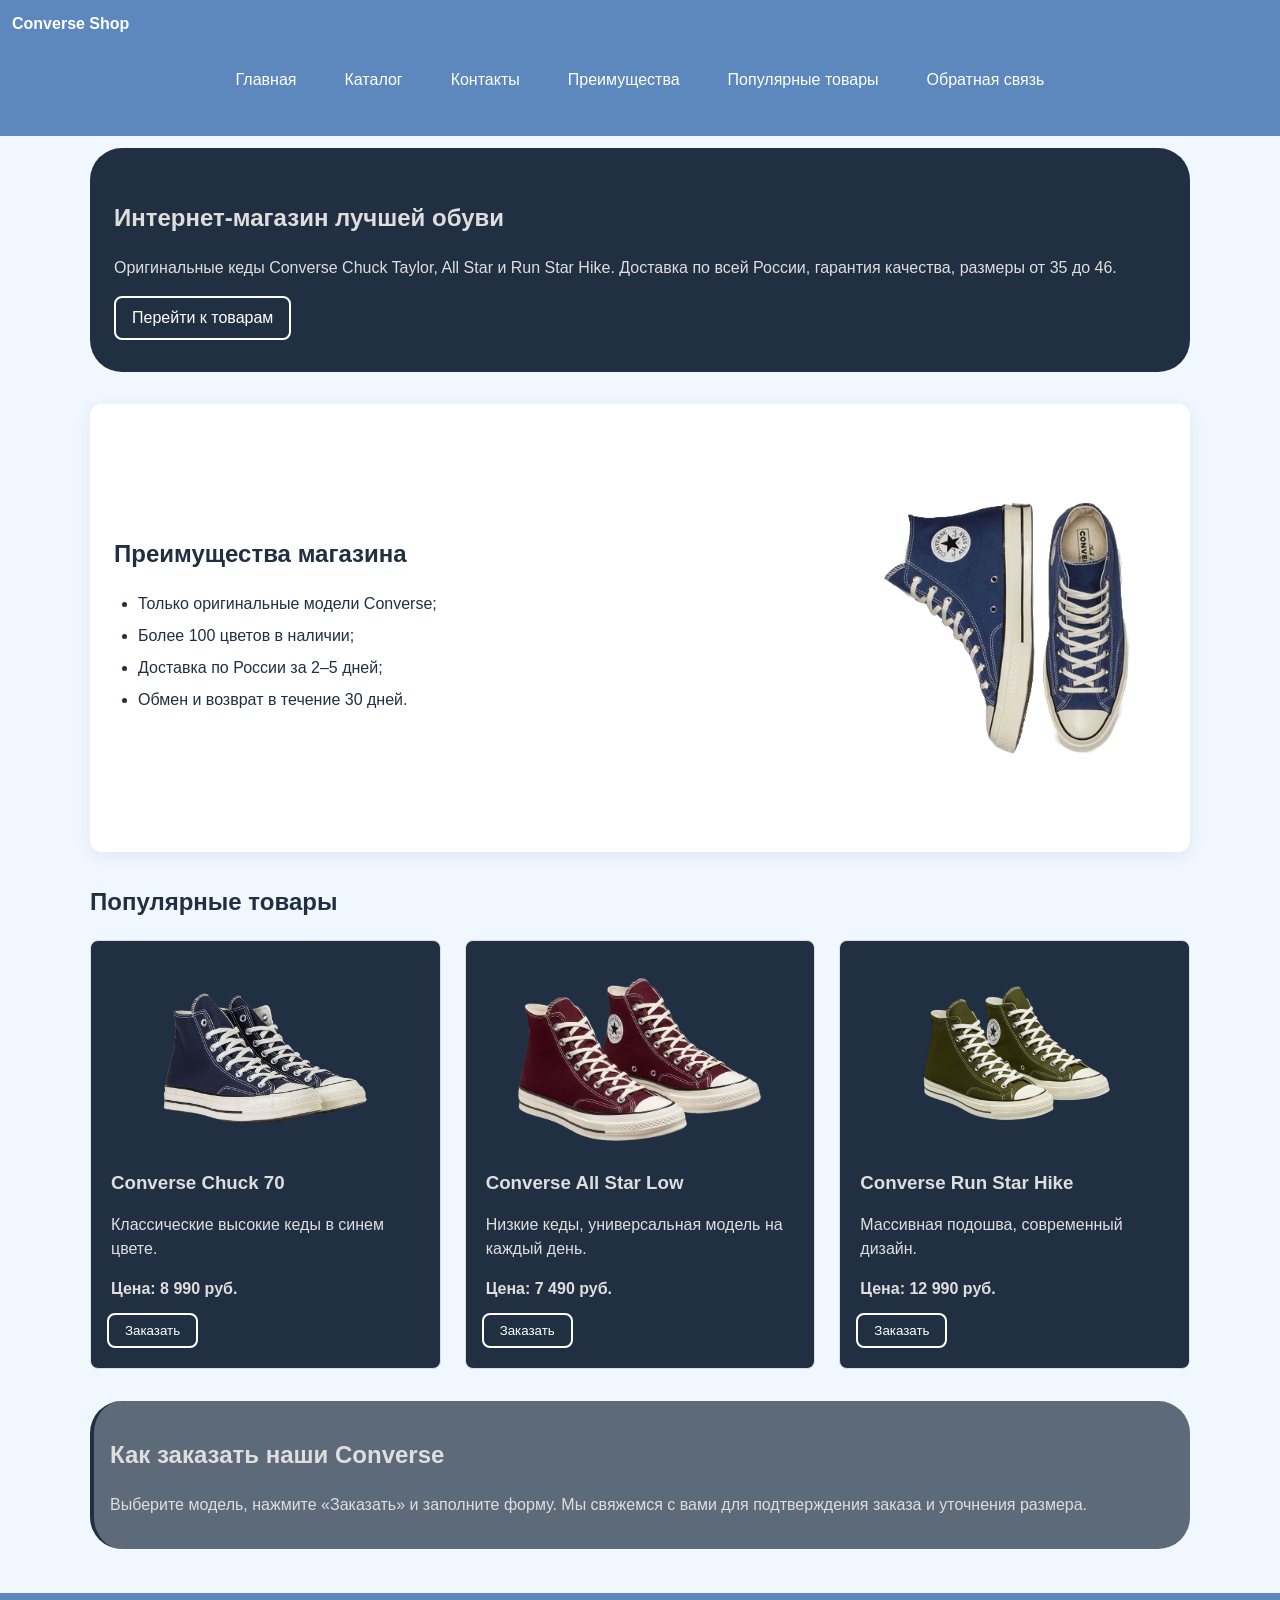
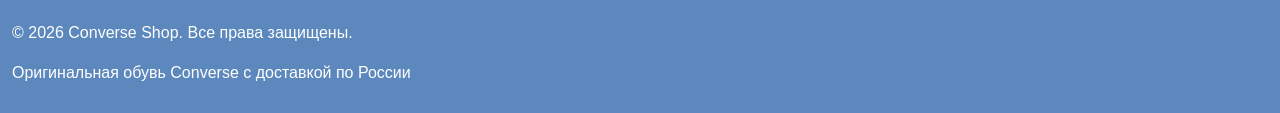
==== commit 71fa336c: "поправки модальное окно" ====
--- a/index.html
+++ b/index.html
@@ -66,7 +66,11 @@
               Классические высокие кеды в синем цвете.
             </p>
             <p class="product-card__price">Цена: 8 990 руб.</p>
-            <button class="button product-card__button" type="button">
+            <button
+              class="button product-card__button"
+              type="button"
+              data-product="Item 1"
+            >
               Заказать
             </button>
           </article>
@@ -80,7 +84,11 @@
               Низкие кеды, универсальная модель на каждый день.
             </p>
             <p class="product-card__price">Цена: 7 490 руб.</p>
-            <button class="button product-card__button" type="button">
+            <button
+              class="button product-card__button"
+              type="button"
+              data-product="Item 2"
+            >
               Заказать
             </button>
           </article>
@@ -94,7 +102,11 @@
               Массивная подошва, современный дизайн.
             </p>
             <p class="product-card__price">Цена: 12 990 руб.</p>
-            <button class="button product-card__button" type="button">
+            <button
+              class="button product-card__button"
+              type="button"
+              data-product="Item 3"
+            >
               Заказать
             </button>
           </article>
@@ -131,6 +143,7 @@
         method="post"
         novalidate
       >
+        <input type="hidden" id="selected-product" name="product" />
         <div class="order-form__field">
           <label class="order-form__label" for="order-name">Имя</label>
           <input
@@ -155,13 +168,13 @@
 
         <div class="order-form__actions">
           <button
-            class="button button--secondary"
+            class="button button--modal"
             type="button"
             id="close-order-dialog"
           >
             Закрыть
           </button>
-          <button class="button button--primary" type="submit">
+          <button class="button button--modal" type="submit">
             Отправить заявку
           </button>
         </div>
--- a/css/index.css
+++ b/css/index.css
@@ -8,7 +8,7 @@
   --color-surface-accent: #203042; /*Блок hero*/
   --color-header: rgb(92, 136, 189);
   --color-danger: #b00020;
-  --color-success: #168a2f;
+  --color-success: #36cd59;
   --color-success-bg: #eefaf0;
   --color-white: #ffffff;
 
@@ -176,35 +176,21 @@
   background-color: var(--color-white);
 }
 
-.button--primary {
+/* Кнопки для модального окна */
+.button--modal {
+  color: var(--color-primary);
+  background-color: var(--color-white);
+  border: 2px solid var(--color-primary);
+}
+.button--modal:hover {
   color: var(--color-white);
   background-color: var(--color-primary);
-}
-
-.button--primary:hover {
-  background-color: var(--color-primary-dark);
-}
-
-.button--secondary {
-  color: var(--color-primary);
-  background-color: transparent;
-  border: 1px solid var(--color-primary);
-}
-
-.button--secondary:hover {
-  color: var(--color-white);
-  background-color: var(--color-primary);
+  border-color: var(--color-primary);
 }
 
 .button:focus-visible {
   outline: 2px solid var(--color-primary);
   outline-offset: 3px;
-}
-
-.button:disabled,
-.button--disabled {
-  opacity: 0.6;
-  cursor: not-allowed;
 }
 
 /* Карточки товаров */
@@ -275,7 +261,6 @@
 }
 
 /* Модальное окно и форма */
-
 .order-dialog {
   width: min(100% - 32px, 560px);
   padding: var(--space-lg);
@@ -333,8 +318,18 @@
   max-width: var(--container-width);
   margin: var(--space-lg) auto;
   padding: var(--space-md);
-  border-left: 4px solid var(--color-success);
-  background-color: var(--color-success-bg);
+  background-color: var(--color-success);
+  border-radius: var(--radius-md);
+  color: var(--color-white);
+  position: fixed;
+  top: 50%;
+  left: 50%;
+  transform: translate(-50%, -50%);
+  z-index: 1000;
+  font-size: 20px;
+  font-weight: 700;
+  text-align: center;
+  min-width: 320px;
 }
 
 /* Утилиты */
@@ -343,7 +338,9 @@
   scroll-behavior: smooth;
 }
 
+/*Переход к блоку по кнопке*/
 :target {
-  outline: 2px dashed var(--color-primary);
-  outline-offset: 4px;
-}
+  outline: 2px solid var(--color-primary);
+  outline-offset: 4px; /*Отступ от линии до края элемента*/
+  border-radius: var(--radius-md);
+}
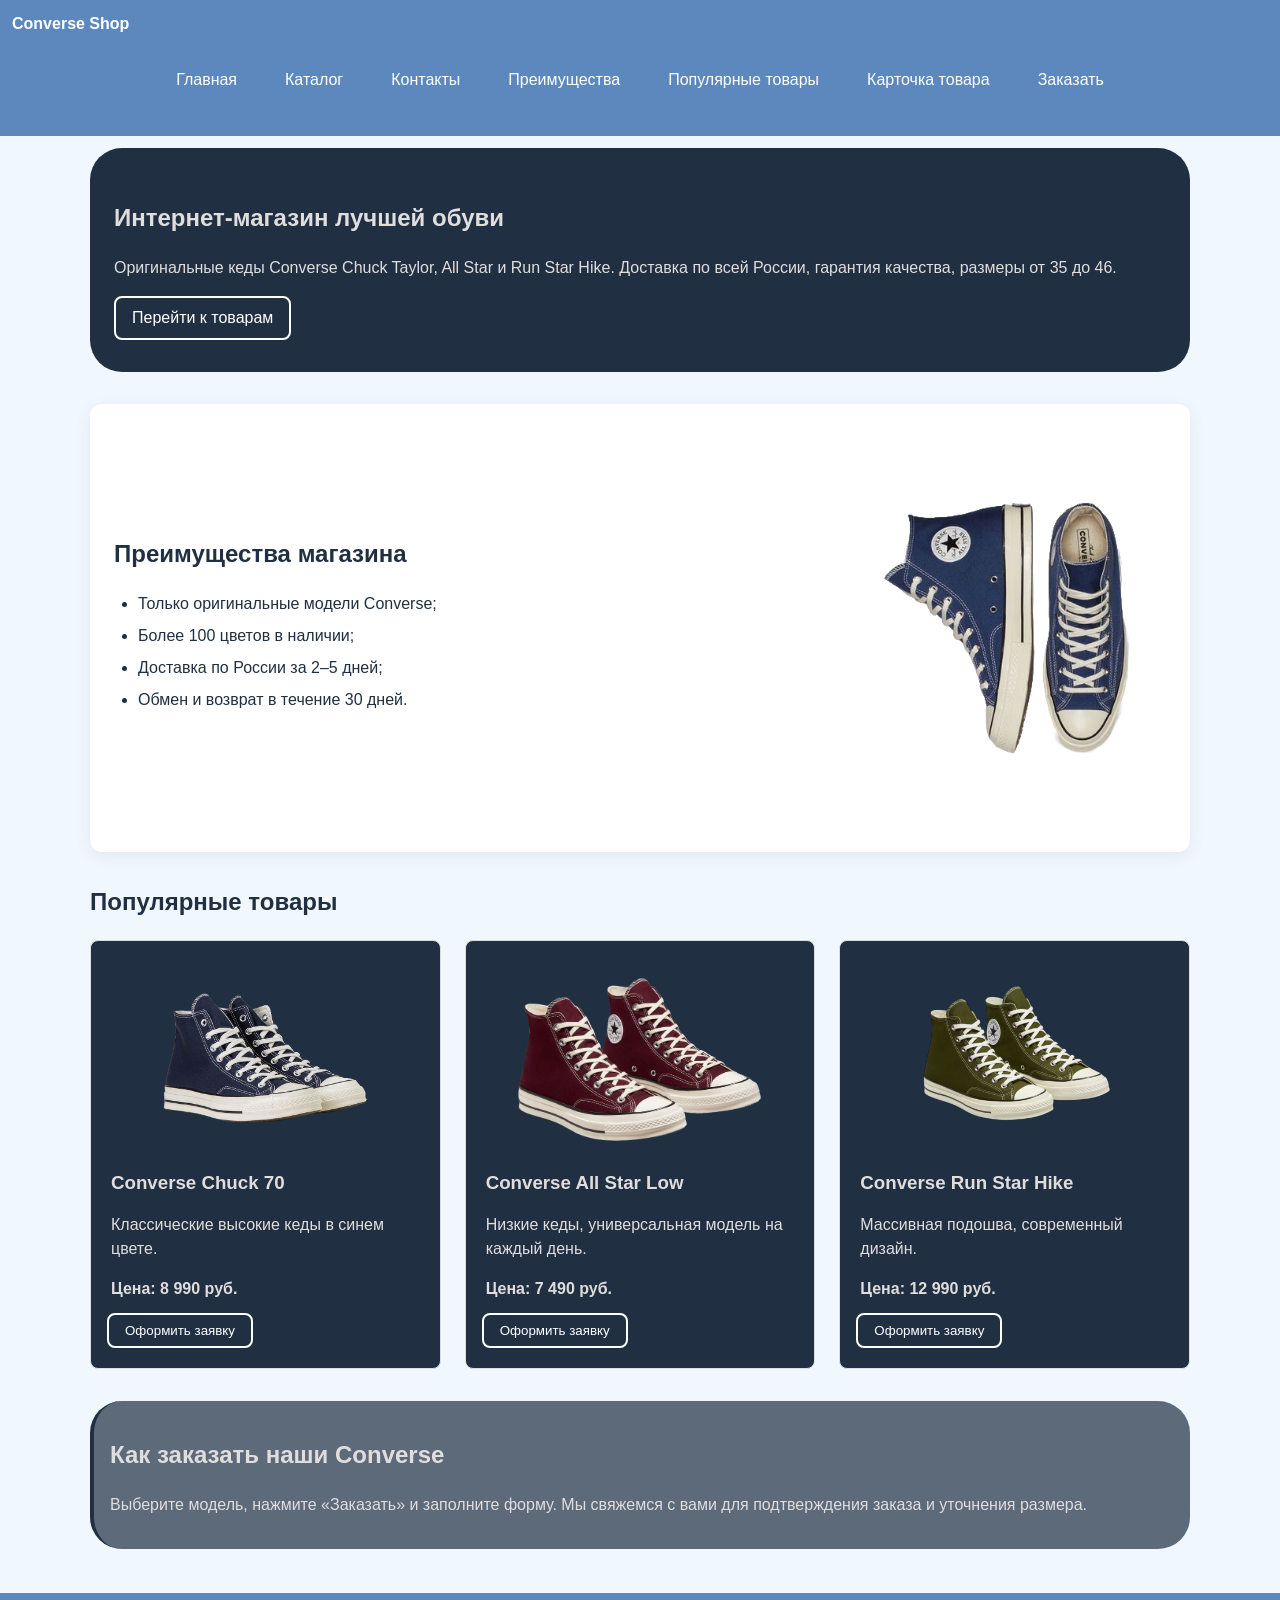
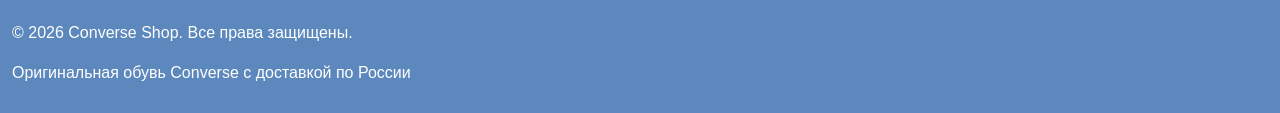
==== commit 2d684cbb: "карточка 1 товара, Страница оформления заказа" ====
--- a/index.html
+++ b/index.html
@@ -20,7 +20,8 @@
             <li><a href="contacts.html">Контакты</a></li>
             <li><a href="index.html#advantages">Преимущества</a></li>
             <li><a href="index.html#popular">Популярные товары</a></li>
-            <li><a href="index.html#contacts">Обратная связь</a></li>
+            <li><a href="product.html">Карточка товара</a></li>
+            <li><a href="order.html">Заказать</a></li>
           </ul>
         </nav>
       </div>
@@ -71,7 +72,7 @@
               type="button"
               data-product="Item 1"
             >
-              Заказать
+              Оформить заявку
             </button>
           </article>
 
@@ -89,7 +90,7 @@
               type="button"
               data-product="Item 2"
             >
-              Заказать
+              Оформить заявку
             </button>
           </article>
 
@@ -107,7 +108,7 @@
               type="button"
               data-product="Item 3"
             >
-              Заказать
+              Оформить заявку
             </button>
           </article>
         </div>
--- a/css/index.css
+++ b/css/index.css
@@ -188,11 +188,6 @@
   border-color: var(--color-primary);
 }
 
-.button:focus-visible {
-  outline: 2px solid var(--color-primary);
-  outline-offset: 3px;
-}
-
 /* Карточки товаров */
 
 .products-grid {
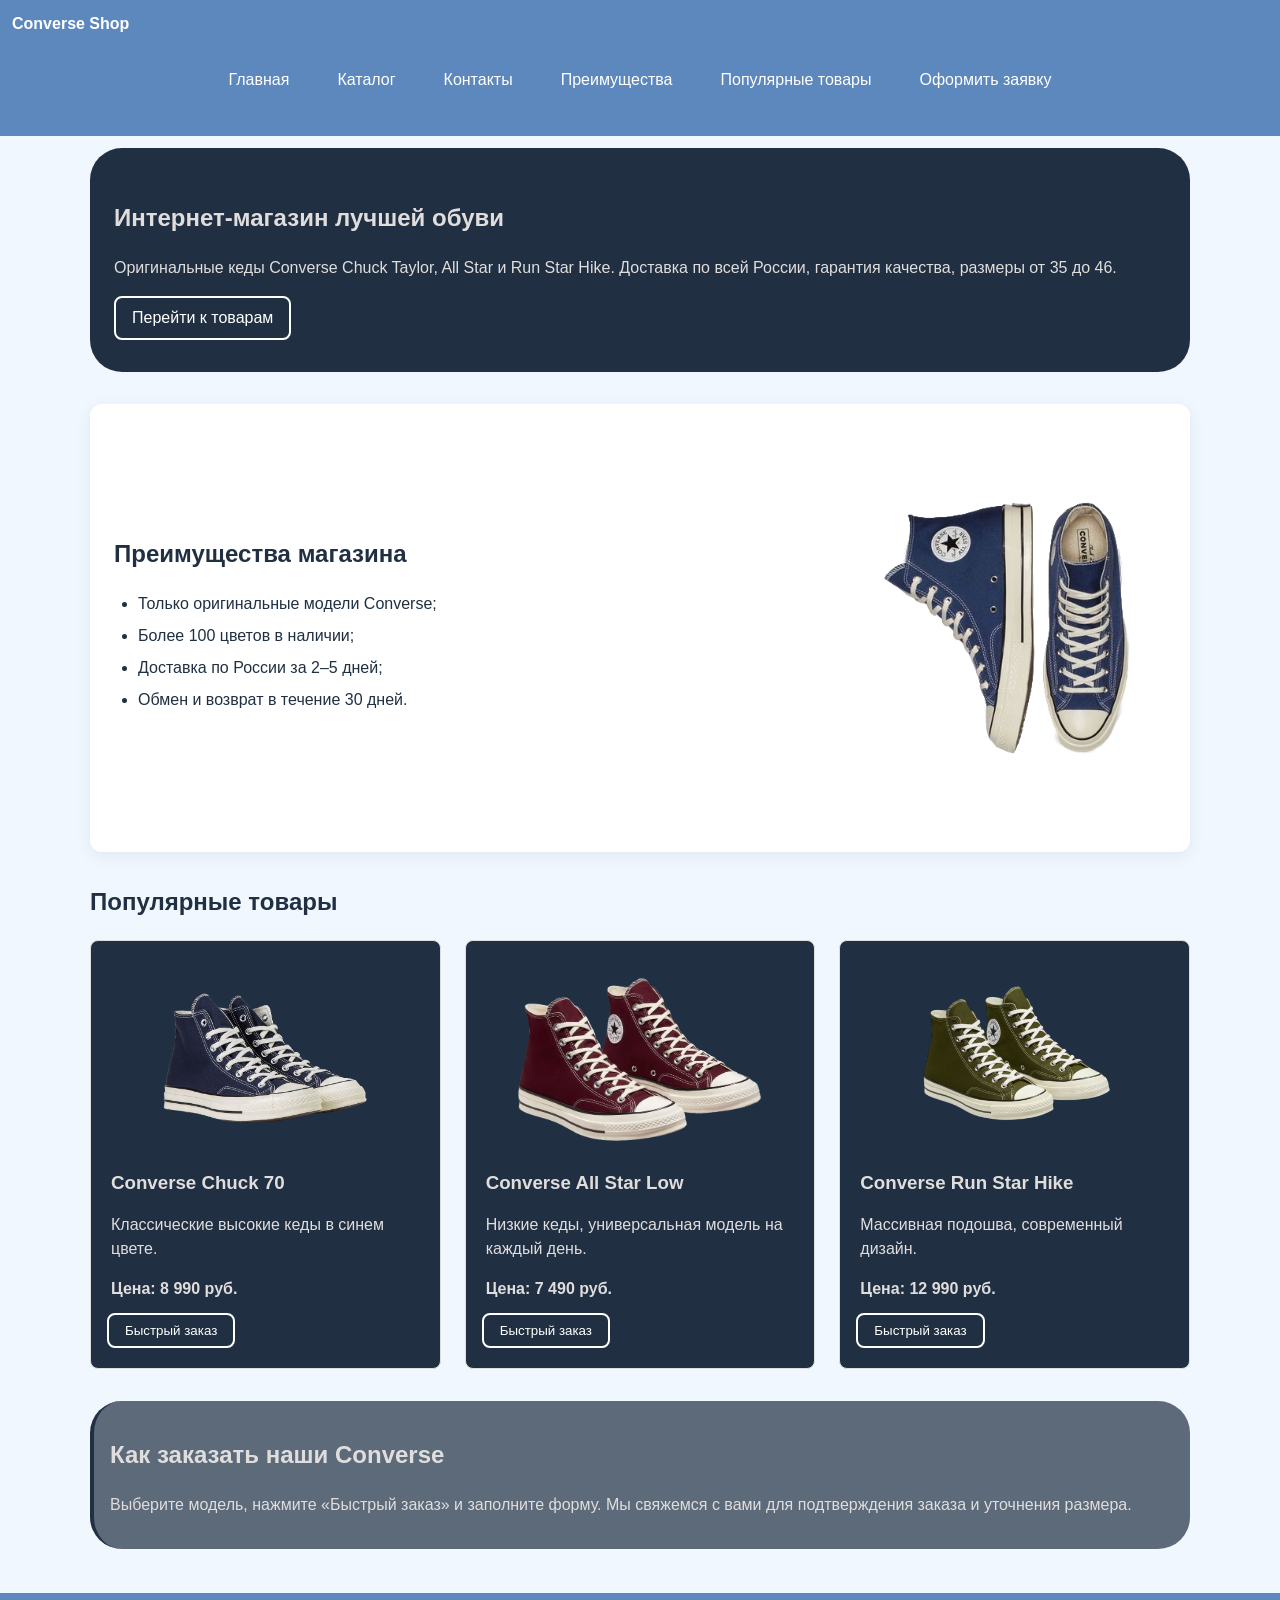
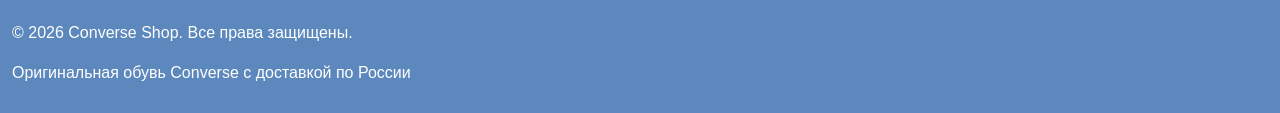
==== commit 3ed764bb: "изменения (кроме каталога)" ====
--- a/index.html
+++ b/index.html
@@ -8,7 +8,6 @@
     <script src="js/main.js" defer></script>
   </head>
   <body>
-    <!--Структура шапки: site-header — блок шапки;site-header__inner — внутренний контейнер шапки;site-header__logo — элемент логотипа;site-nav — самостоятельный блок навигации;site-nav__list — список внутри навигации;site-nav__item — пункт навигации;site-nav__link — ссылка навигации;site-nav__link--active — модификатор активной ссылки.-->
     <header>
       <div class="site-header">
         <a class="site-header__logo" href="index.html">Converse Shop</a>
@@ -20,8 +19,7 @@
             <li><a href="contacts.html">Контакты</a></li>
             <li><a href="index.html#advantages">Преимущества</a></li>
             <li><a href="index.html#popular">Популярные товары</a></li>
-            <li><a href="product.html">Карточка товара</a></li>
-            <li><a href="order.html">Заказать</a></li>
+            <li><a href="order.html">Оформить заявку</a></li>
           </ul>
         </nav>
       </div>
@@ -60,7 +58,7 @@
         <div class="products-grid">
           <article class="product-card">
             <div class="product-card__image">
-              <img src="img/item_1_no_bg.png" alt="Item 1" />
+              <img src="img/item_1_no_bg.png" alt="Converse Chuck 70" />
             </div>
             <h3 class="product-card__title">Converse Chuck 70</h3>
             <p class="product-card__description">
@@ -70,15 +68,15 @@
             <button
               class="button product-card__button"
               type="button"
-              data-product="Item 1"
+              data-product="Converse Chuck 70"
             >
-              Оформить заявку
+              Быстрый заказ
             </button>
           </article>
 
           <article class="product-card">
             <div class="product-card__image">
-              <img src="img/item_2_no_bg.png" alt="Item 2" />
+              <img src="img/item_2_no_bg.png" alt="Converse All Star Low" />
             </div>
             <h3 class="product-card__title">Converse All Star Low</h3>
             <p class="product-card__description">
@@ -88,15 +86,15 @@
             <button
               class="button product-card__button"
               type="button"
-              data-product="Item 2"
+              data-product="Converse All Star Low"
             >
-              Оформить заявку
+              Быстрый заказ
             </button>
           </article>
 
           <article class="product-card">
             <div class="product-card__image">
-              <img src="img/item_3_no_bg.png" alt="Item 3" />
+              <img src="img/item_3_no_bg.png" alt="Converse Run Star Hike" />
             </div>
             <h3 class="product-card__title">Converse Run Star Hike</h3>
             <p class="product-card__description">
@@ -106,9 +104,9 @@
             <button
               class="button product-card__button"
               type="button"
-              data-product="Item 3"
+              data-product="Converse Run Star Hike"
             >
-              Оформить заявку
+              Быстрый заказ
             </button>
           </article>
         </div>
@@ -118,13 +116,13 @@
       <aside class="aside-info">
         <h2>Как заказать наши Converse</h2>
         <p>
-          Выберите модель, нажмите «Заказать» и заполните форму. Мы свяжемся с
-          вами для подтверждения заказа и уточнения размера.
+          Выберите модель, нажмите «Быстрый заказ» и заполните форму. Мы
+          свяжемся с вами для подтверждения заказа и уточнения размера.
         </p>
       </aside>
     </main>
 
-    <footer id="contacts">
+    <footer>
       <p>&copy; 2026 Converse Shop. Все права защищены.</p>
       <p>Оригинальная обувь Converse с доставкой по России</p>
     </footer>
--- a/css/index.css
+++ b/css/index.css
@@ -103,7 +103,7 @@
 
 .site-nav__list a:hover {
   background-color: var(--color-primary);
-  color: var(--color-surface);
+  color: var(--color-white);
   border-radius: var(--radius-sm);
 }
 
@@ -276,9 +276,7 @@
   margin-bottom: var(--space-xs);
 }
 
-.order-form__input,
-.order-form__select,
-.order-form__textarea {
+.order-form__input {
   width: 100%;
   padding: 10px 12px;
   border: 1px solid var(--color-border);
@@ -339,3 +337,14 @@
   outline-offset: 4px; /*Отступ от линии до края элемента*/
   border-radius: var(--radius-md);
 }
+
+/* Шапка для демонстрации position: stycky прилипает */
+header {
+  position: sticky;
+  top: 0;
+  z-index: 100;
+}
+
+html {
+  scroll-padding-top: 210px; /* При прокрутке к якорю оставляет место под шапку */
+}
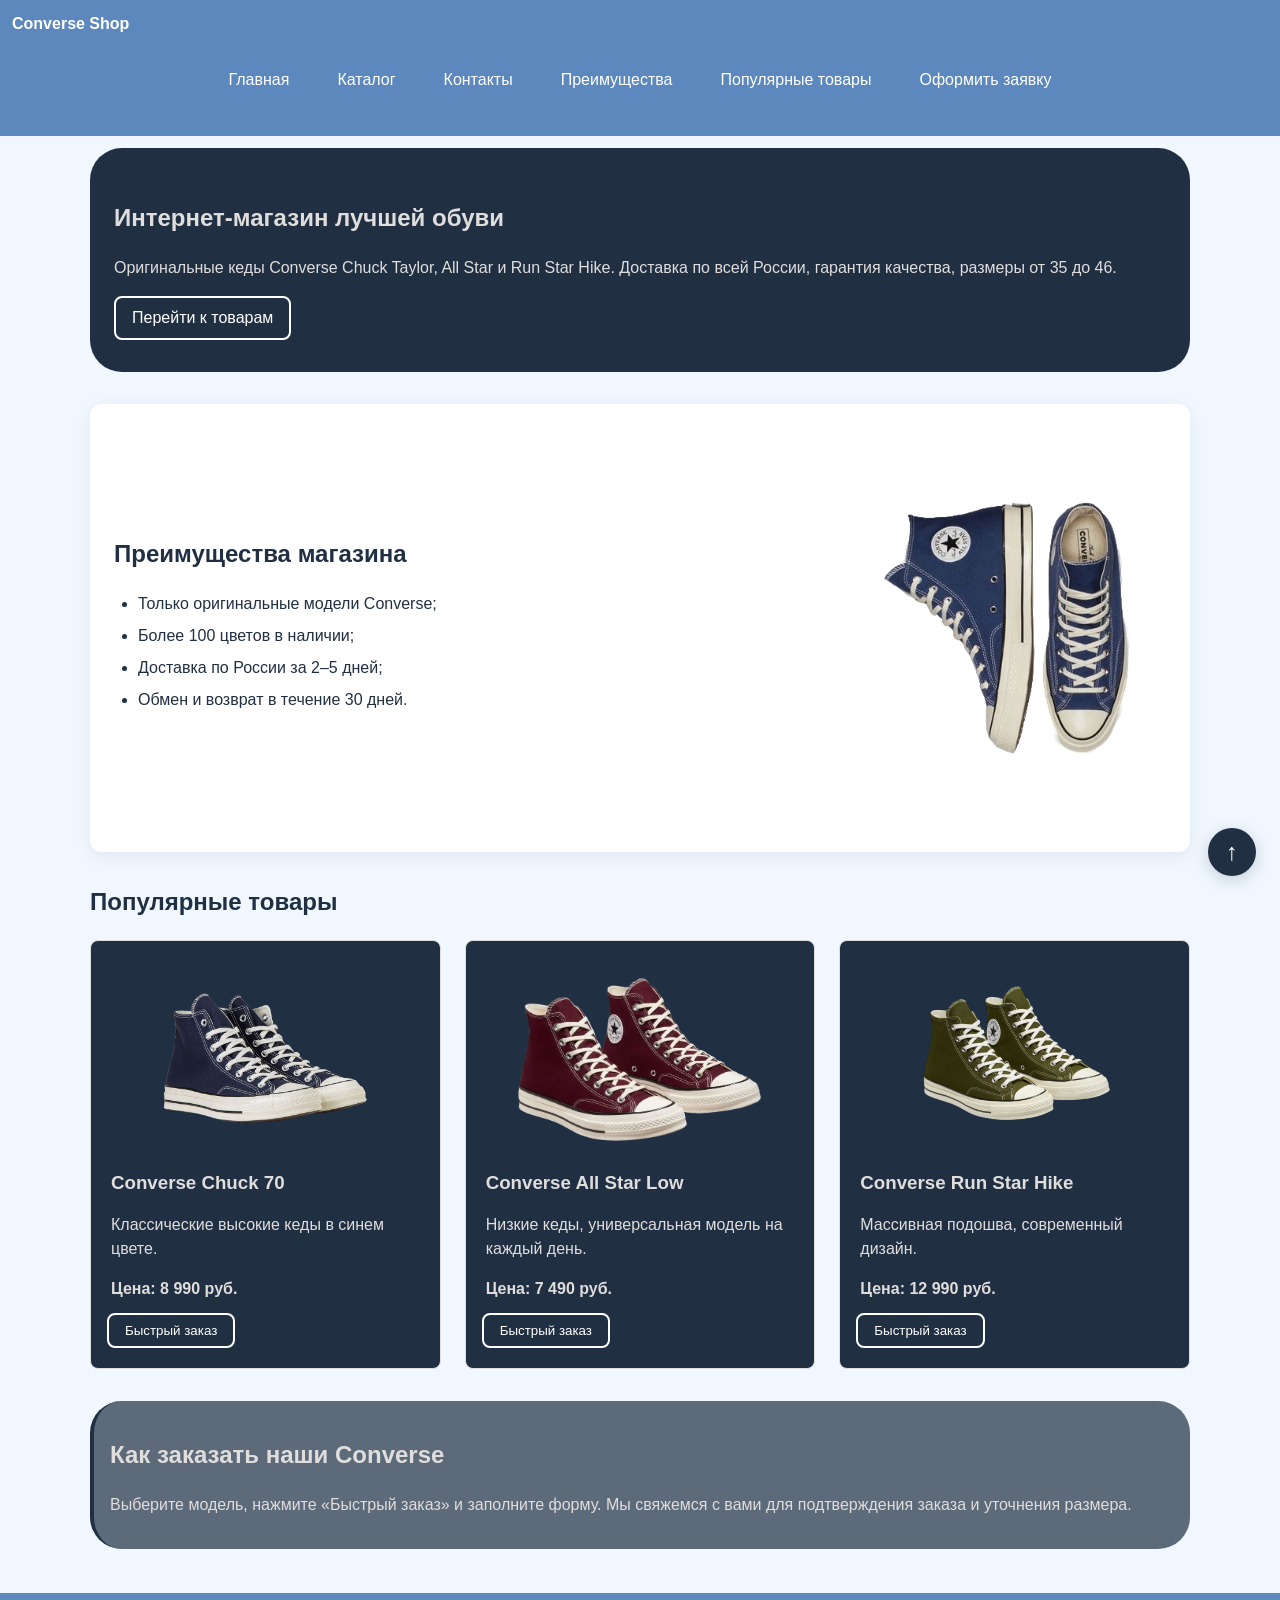
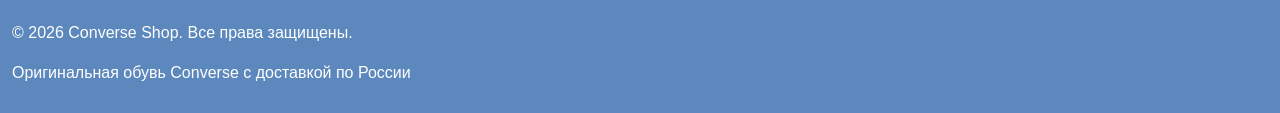
==== commit 082dda1b: "каталог + readme" ====
--- a/index.html
+++ b/index.html
@@ -183,5 +183,6 @@
     <p class="success-message" id="success-message" hidden>
       Форма успешно отправлена!
     </p>
+    <a href="#" class="back-to-top" aria-label="Наверх">&uarr;</a>
   </body>
 </html>
--- a/css/index.css
+++ b/css/index.css
@@ -338,6 +338,31 @@
   border-radius: var(--radius-md);
 }
 
+/* Кнопка «Наверх» для демонстрации position: fixed */
+.back-to-top {
+  position: fixed;
+  bottom: var(--space-lg);
+  right: var(--space-lg);
+  width: 48px;
+  height: 48px;
+  display: flex;
+  align-items: center;
+  justify-content: center;
+  background-color: var(--color-primary);
+  color: var(--color-white);
+  border-radius: 50%;
+  text-decoration: none;
+  font-size: 24px;
+  box-shadow: 0 4px 16px rgba(32, 48, 66, 0.2);
+  z-index: 1000;
+}
+
+.back-to-top:hover {
+  background-color: var(--color-white);
+  color: var(--color-primary);
+  border: var(--color-primary) solid 2px;
+}
+
 /* Шапка для демонстрации position: stycky прилипает */
 header {
   position: sticky;
